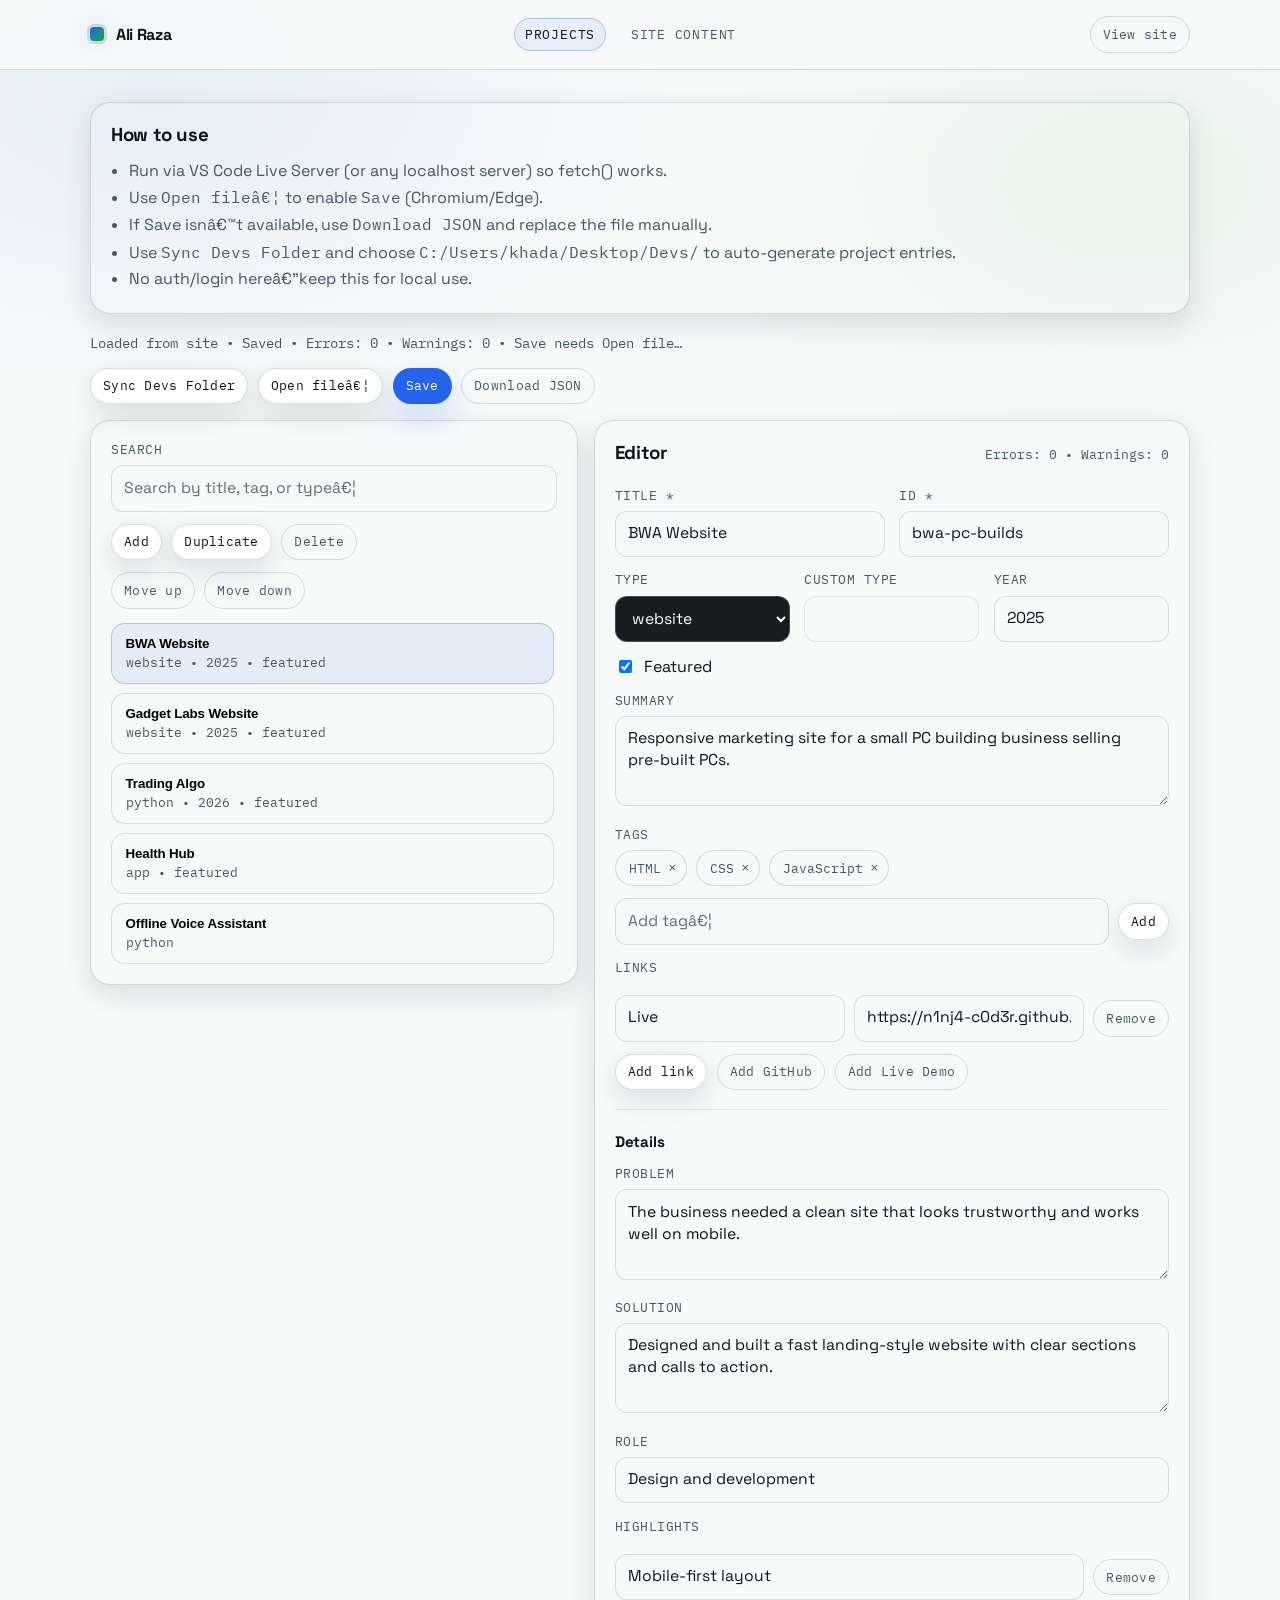
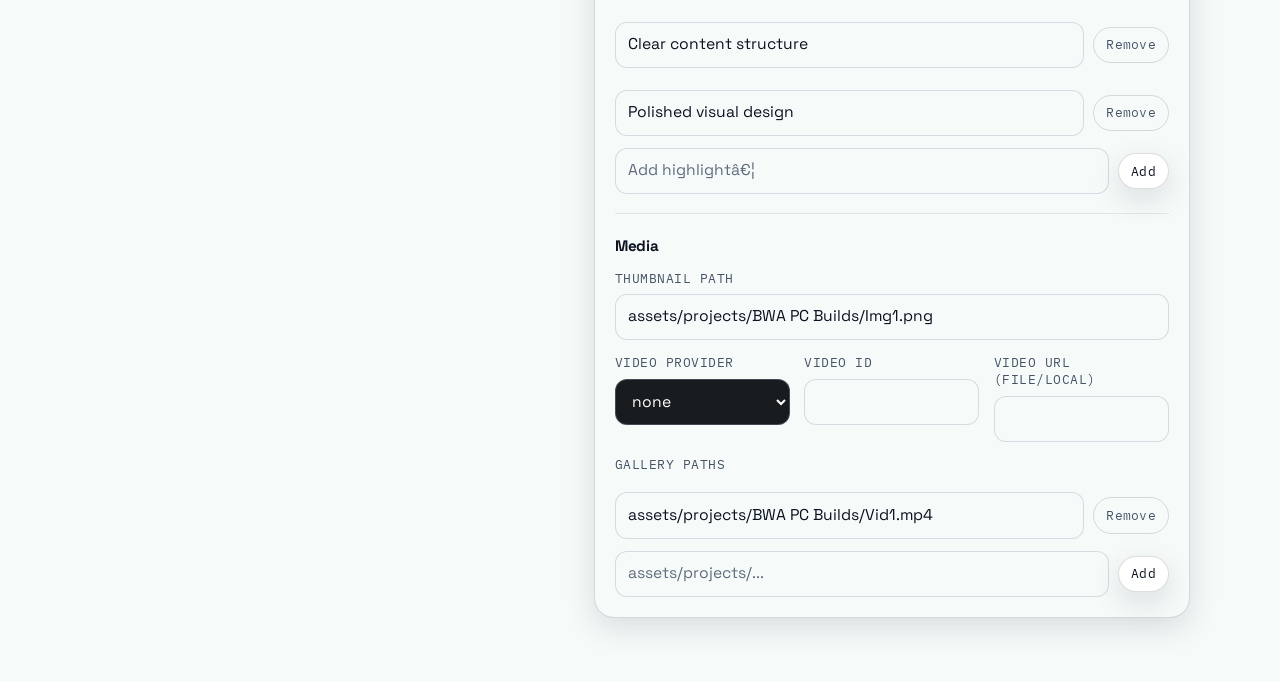
==== admin/index.html @ 2055101b "Add admin assets and portfolio content" ====
﻿<!doctype html>
<html lang="en">
  <head>
    <meta charset="UTF-8" />
    <meta name="viewport" content="width=device-width, initial-scale=1" />
    <title>Admin | Portfolio</title>
    <meta name="color-scheme" content="dark light" />
    <link rel="preconnect" href="https://fonts.googleapis.com" />
    <link rel="preconnect" href="https://fonts.gstatic.com" crossorigin />
    <link
      href="https://fonts.googleapis.com/css2?family=Space+Grotesk:wght@400;600;700&family=IBM+Plex+Mono:wght@400;500;600&display=swap"
      rel="stylesheet"
    />
    <link rel="stylesheet" href="../style.css" />
    <link rel="stylesheet" href="admin.css" />
    <script src="admin.js" defer></script>
  </head>
  <body>
    <header class="site-header">
      <div class="header-inner container">
        <a class="brand" href="../index.html" aria-label="Back to site">
          <span class="brand-mark" aria-hidden="true"></span>
          <span class="brand-name">Ali Raza</span>
        </a>

        <nav class="site-nav admin-nav" aria-label="Admin tabs">
          <button class="admin-tab-btn" type="button" data-tab="projects" aria-pressed="true">
            Projects
          </button>
          <button class="admin-tab-btn" type="button" data-tab="content" aria-pressed="false">
            Site content
          </button>
        </nav>

        <div class="header-actions">
          <a class="btn btn-ghost btn-sm" href="../index.html">View site</a>
        </div>
      </div>
    </header>

    <main class="admin-main">
      <div class="container">
        <section class="card admin-help" aria-label="How to use">
          <h3>How to use</h3>
          <ul class="bullets">
            <li>Run via VS Code Live Server (or any localhost server) so fetch() works.</li>
            <li>Use <span class="mono">Open fileâ€¦</span> to enable <span class="mono">Save</span> (Chromium/Edge).</li>
            <li>If Save isnâ€™t available, use <span class="mono">Download JSON</span> and replace the file manually.</li>
            <li>Use <span class="mono">Sync Devs Folder</span> and choose <span class="mono">C:/Users/khada/Desktop/Devs/</span> to auto-generate project entries.</li>
            <li class="muted">No auth/login hereâ€”keep this for local use.</li>
          </ul>
        </section>

        <section id="tab-projects" class="admin-tab" aria-label="Projects admin">
          <div class="admin-toolbar">
            <div id="projects-status" class="admin-status" aria-live="polite"></div>
            <div class="admin-actions">
              <button id="projects-sync-folder" class="btn btn-secondary btn-sm" type="button">Sync Devs Folder</button>
              <button id="projects-open" class="btn btn-secondary btn-sm" type="button">Open fileâ€¦</button>
              <button id="projects-save" class="btn btn-primary btn-sm" type="button" disabled>Save</button>
              <button id="projects-download" class="btn btn-ghost btn-sm" type="button">Download JSON</button>
            </div>
          </div>

          <div class="admin-split">
            <aside class="card admin-pane admin-pane-left" aria-label="Project list">
              <div class="field">
                <label for="projects-search">Search</label>
                <input id="projects-search" type="search" placeholder="Search by title, tag, or typeâ€¦" />
              </div>

              <div class="admin-row admin-row-wrap">
                <button id="project-add" class="btn btn-secondary btn-sm" type="button">Add</button>
                <button id="project-duplicate" class="btn btn-secondary btn-sm" type="button" disabled>
                  Duplicate
                </button>
                <button id="project-delete" class="btn btn-ghost btn-sm" type="button" disabled>Delete</button>
              </div>

              <div class="admin-row">
                <button id="project-up" class="btn btn-ghost btn-sm" type="button" disabled>Move up</button>
                <button id="project-down" class="btn btn-ghost btn-sm" type="button" disabled>Move down</button>
              </div>

              <div id="projects-list" class="admin-list" role="list"></div>
            </aside>

            <section class="card admin-pane admin-pane-right" aria-label="Project editor">
              <div class="admin-pane-head">
                <h3 class="admin-pane-title">Editor</h3>
                <div id="project-issues" class="admin-issues" aria-live="polite"></div>
              </div>

              <form id="project-form" class="admin-form">
                <div class="admin-grid-2">
                  <div class="field">
                    <label for="p-title">Title <span class="req">*</span></label>
                    <input id="p-title" type="text" autocomplete="off" />
                  </div>

                  <div class="field">
                    <label for="p-id">ID <span class="req">*</span></label>
                    <input id="p-id" type="text" autocomplete="off" />
                  </div>
                </div>

                <div class="admin-grid-3">
                  <div class="field">
                    <label for="p-type">Type</label>
                    <select id="p-type">
                      <option value="website">website</option>
                      <option value="repo">repo</option>
                      <option value="python">python</option>
                      <option value="app">app</option>
                      <option value="tool">tool</option>
                      <option value="other">other</option>
                      <option value="custom">customâ€¦</option>
                    </select>
                  </div>

                  <div class="field">
                    <label for="p-type-custom">Custom type</label>
                    <input id="p-type-custom" type="text" autocomplete="off" disabled />
                  </div>

                  <div class="field">
                    <label for="p-year">Year</label>
                    <input id="p-year" type="number" inputmode="numeric" />
                  </div>
                </div>

                <div class="field field-inline">
                  <input id="p-featured" type="checkbox" />
                  <label for="p-featured">Featured</label>
                </div>

                <div class="field">
                  <label for="p-summary">Summary</label>
                  <textarea id="p-summary" rows="3"></textarea>
                </div>

                <div class="field">
                  <label>Tags</label>
                  <div id="p-tags" class="admin-chips" aria-label="Tags"></div>
                  <div class="admin-row">
                    <input id="p-tag-add" type="text" placeholder="Add tagâ€¦" autocomplete="off" />
                    <button id="p-tag-add-btn" class="btn btn-secondary btn-sm" type="button">Add</button>
                  </div>
                </div>

                <div class="field">
                  <label>Links</label>
                  <div id="p-links" class="admin-list-rows" aria-label="Links"></div>
                  <div class="admin-row admin-row-wrap">
                    <button id="p-link-add" class="btn btn-secondary btn-sm" type="button">Add link</button>
                    <button id="p-link-add-github" class="btn btn-ghost btn-sm" type="button">Add GitHub</button>
                    <button id="p-link-add-live" class="btn btn-ghost btn-sm" type="button">Add Live Demo</button>
                  </div>
                </div>

                <div class="admin-divider"></div>

                <h4 class="admin-subhead">Details</h4>
                <div class="field">
                  <label for="p-problem">Problem</label>
                  <textarea id="p-problem" rows="3"></textarea>
                </div>
                <div class="field">
                  <label for="p-solution">Solution</label>
                  <textarea id="p-solution" rows="3"></textarea>
                </div>
                <div class="field">
                  <label for="p-role">Role</label>
                  <input id="p-role" type="text" autocomplete="off" />
                </div>
                <div class="field">
                  <label>Highlights</label>
                  <div id="p-highlights" class="admin-list-rows" aria-label="Highlights"></div>
                  <div class="admin-row">
                    <input id="p-highlight-add" type="text" placeholder="Add highlightâ€¦" autocomplete="off" />
                    <button id="p-highlight-add-btn" class="btn btn-secondary btn-sm" type="button">Add</button>
                  </div>
                </div>

                <div class="admin-divider"></div>

                <h4 class="admin-subhead">Media</h4>
                <div class="field">
                  <label for="p-thumb">Thumbnail path</label>
                  <input id="p-thumb" type="text" placeholder="assets/projects/..." autocomplete="off" />
                </div>

                <div class="admin-grid-3">
                  <div class="field">
                    <label for="p-video-provider">Video provider</label>
                    <select id="p-video-provider">
                      <option value="">none</option>
                      <option value="youtube">youtube</option>
                      <option value="vimeo">vimeo</option>
                      <option value="file">file/local</option>
                    </select>
                  </div>
                  <div class="field">
                    <label for="p-video-id">Video id</label>
                    <input id="p-video-id" type="text" autocomplete="off" />
                  </div>
                  <div class="field">
                    <label for="p-video-url">Video url (file/local)</label>
                    <input id="p-video-url" type="text" autocomplete="off" />
                  </div>
                </div>

                <div class="field">
                  <label>Gallery paths</label>
                  <div id="p-gallery" class="admin-list-rows" aria-label="Gallery"></div>
                  <div class="admin-row">
                    <input id="p-gallery-add" type="text" placeholder="assets/projects/..." autocomplete="off" />
                    <button id="p-gallery-add-btn" class="btn btn-secondary btn-sm" type="button">Add</button>
                  </div>
                </div>
              </form>
            </section>
          </div>
        </section>

        <section id="tab-content" class="admin-tab" aria-label="Site content admin" hidden>
          <div class="admin-toolbar">
            <div id="content-status" class="admin-status" aria-live="polite"></div>
            <div class="admin-actions">
              <button id="content-open" class="btn btn-secondary btn-sm" type="button">Open fileâ€¦</button>
              <button id="content-save" class="btn btn-primary btn-sm" type="button" disabled>Save</button>
              <button id="content-download" class="btn btn-ghost btn-sm" type="button">Download JSON</button>
            </div>
          </div>

          <section class="card">
            <div class="admin-pane-head">
              <h3 class="admin-pane-title">Editor</h3>
              <div id="content-issues" class="admin-issues" aria-live="polite"></div>
            </div>

            <form id="content-form" class="admin-form">
              <details class="admin-section" open>
                <summary>General</summary>
                <div class="field">
                  <label for="c-birthdate">Birthdate ISO (shows age)</label>
                  <input id="c-birthdate" type="text" placeholder="YYYY-MM-DD" autocomplete="off" />
                </div>
              </details>

              <details class="admin-section" open>
                <summary>Hero</summary>
                <div class="field">
                  <label for="c-hero-eyebrow">Eyebrow</label>
                  <input id="c-hero-eyebrow" type="text" autocomplete="off" />
                </div>
                <div class="field">
                  <label for="c-hero-title">Title</label>
                  <input id="c-hero-title" type="text" autocomplete="off" />
                </div>
                <div class="field">
                  <label for="c-hero-lede">Lede</label>
                  <textarea id="c-hero-lede" rows="3"></textarea>
                </div>

                <div class="admin-grid-2">
                  <div class="field">
                    <label for="c-hero-illustration-src">Illustration image src</label>
                    <input id="c-hero-illustration-src" type="text" placeholder="assets/illustrations/me.png" autocomplete="off" />
                  </div>
                  <div class="field">
                    <label for="c-hero-illustration-alt">Illustration alt text</label>
                    <input id="c-hero-illustration-alt" type="text" placeholder="Ali illustrated portrait" autocomplete="off" />
                  </div>
                </div>

                <div class="field">
                  <label>Taglines</label>
                  <div id="c-taglines" class="admin-list-rows" aria-label="Hero taglines"></div>
                  <button id="c-tagline-add" class="btn btn-secondary btn-sm" type="button">Add tagline</button>
                </div>

                <div class="field">
                  <label>CTA buttons</label>
                  <div class="admin-list-rows" aria-label="Hero CTA buttons">
                    <div class="admin-row admin-cta-row">
                      <input id="c-cta0-label" type="text" placeholder="Label" />
                      <input id="c-cta0-href" type="text" placeholder="Href" />
                      <select id="c-cta0-variant">
                        <option value="primary">primary</option>
                        <option value="secondary">secondary</option>
                        <option value="ghost">ghost</option>
                      </select>
                    </div>
                    <div class="admin-row admin-cta-row">
                      <input id="c-cta1-label" type="text" placeholder="Label" />
                      <input id="c-cta1-href" type="text" placeholder="Href" />
                      <select id="c-cta1-variant">
                        <option value="primary">primary</option>
                        <option value="secondary">secondary</option>
                        <option value="ghost">ghost</option>
                      </select>
                    </div>
                  </div>
                </div>

                <div class="admin-grid-3">
                  <div class="field">
                    <label for="c-qi-name">Quick info: Name</label>
                    <input id="c-qi-name" type="text" autocomplete="off" />
                  </div>
                  <div class="field">
                    <label for="c-qi-focus">Quick info: Focus</label>
                    <input id="c-qi-focus" type="text" autocomplete="off" />
                  </div>
                  <div class="field">
                    <label for="c-qi-school">Quick info: School</label>
                    <input id="c-qi-school" type="text" autocomplete="off" />
                  </div>
                </div>

                <div class="admin-grid-2">
                  <div class="field">
                    <label for="c-chip-phone-label">Phone label</label>
                    <input id="c-chip-phone-label" type="text" autocomplete="off" />
                  </div>
                  <div class="field">
                    <label for="c-chip-phone-href">Phone href</label>
                    <input id="c-chip-phone-href" type="text" placeholder="tel:+" autocomplete="off" />
                  </div>
                </div>

                <div class="admin-grid-2">
                  <div class="field">
                    <label for="c-chip-email-label">Email label</label>
                    <input id="c-chip-email-label" type="text" autocomplete="off" />
                  </div>
                  <div class="field">
                    <label for="c-chip-email-href">Email href</label>
                    <input id="c-chip-email-href" type="text" placeholder="mailto:" autocomplete="off" />
                  </div>
                </div>
              </details>

              <details class="admin-section">
                <summary>About</summary>
                <div class="field">
                  <label for="c-about-title">Title</label>
                  <input id="c-about-title" type="text" autocomplete="off" />
                </div>
                <div class="field">
                  <label for="c-about-intro">Intro</label>
                  <textarea id="c-about-intro" rows="3"></textarea>
                </div>

                <div class="admin-divider"></div>
                <h4 class="admin-subhead">What I build</h4>

                <div class="field">
                  <label for="c-about-what-title">Card title</label>
                  <input id="c-about-what-title" type="text" autocomplete="off" />
                </div>
                <div class="field">
                  <label for="c-about-what-p1">Paragraph 1</label>
                  <textarea id="c-about-what-p1" rows="2"></textarea>
                </div>
                <div class="field">
                  <label for="c-about-what-p2">Paragraph 2</label>
                  <textarea id="c-about-what-p2" rows="2"></textarea>
                </div>
                <div class="field">
                  <label for="c-about-what-muted">Muted line</label>
                  <textarea id="c-about-what-muted" rows="2"></textarea>
                </div>

                <div class="admin-divider"></div>
                <h4 class="admin-subhead">How I work</h4>

                <div class="field">
                  <label for="c-about-work-title">Card title</label>
                  <input id="c-about-work-title" type="text" autocomplete="off" />
                </div>
                <div class="field">
                  <label>Bullets</label>
                  <div id="c-about-work-bullets" class="admin-list-rows" aria-label="How I work bullets"></div>
                  <button id="c-about-work-add" class="btn btn-secondary btn-sm" type="button">Add bullet</button>
                </div>
              </details>

              <details class="admin-section">
                <summary>Projects section</summary>
                <div class="field">
                  <label for="c-projects-title">Title</label>
                  <input id="c-projects-title" type="text" autocomplete="off" />
                </div>
                <div class="field">
                  <label for="c-projects-intro">Intro</label>
                  <textarea id="c-projects-intro" rows="2"></textarea>
                </div>
              </details>

              <details class="admin-section">
                <summary>Skills</summary>
                <div class="field">
                  <label for="c-skills-title">Title</label>
                  <input id="c-skills-title" type="text" autocomplete="off" />
                </div>
                <div class="field">
                  <label for="c-skills-intro">Intro</label>
                  <textarea id="c-skills-intro" rows="2"></textarea>
                </div>

                <div class="field">
                  <label>Groups</label>
                  <div id="c-skills-groups" class="admin-group-list" aria-label="Skills groups"></div>
                  <button id="c-skills-group-add" class="btn btn-secondary btn-sm" type="button">
                    Add group
                  </button>
                </div>
              </details>

              <details class="admin-section">
                <summary>Education</summary>
                <div class="field">
                  <label for="c-education-title">Title</label>
                  <input id="c-education-title" type="text" autocomplete="off" />
                </div>
                <div class="field">
                  <label for="c-education-intro">Intro</label>
                  <textarea id="c-education-intro" rows="2"></textarea>
                </div>

                <div class="field">
                  <label>Items</label>
                  <div id="c-education-items" class="admin-group-list" aria-label="Education items"></div>
                  <button id="c-education-add" class="btn btn-secondary btn-sm" type="button">Add item</button>
                </div>
              </details>

              <details class="admin-section">
                <summary>Contact</summary>
                <div class="field">
                  <label for="c-contact-title">Title</label>
                  <input id="c-contact-title" type="text" autocomplete="off" />
                </div>
                <div class="field">
                  <label for="c-contact-intro">Intro</label>
                  <textarea id="c-contact-intro" rows="2"></textarea>
                </div>
                <p class="muted admin-note">
                  Contact buttons + chips are derived from Hero phone/email.
                </p>
              </details>
            </form>
          </section>
        </section>
      </div>
    </main>
  </body>
</html>
---- style.css ----
:root {
  color-scheme: light dark;
  --font-display: "Space Grotesk", ui-sans-serif, system-ui, -apple-system, "Segoe UI", sans-serif;
  --font-body: "Space Grotesk", ui-sans-serif, system-ui, -apple-system, "Segoe UI", sans-serif;
  --font-mono: "IBM Plex Mono", ui-monospace, SFMono-Regular, Menlo, Monaco, Consolas, "Liberation Mono",
    monospace;

  --radius-sm: 12px;
  --radius-md: 16px;
  --radius-lg: 20px;

  --border-w: 1px;
  --ring-w: 2px;

  --shadow-soft: 0 10px 30px rgba(11, 16, 32, 0.12);
  --shadow-strong: 0 18px 50px rgba(11, 16, 32, 0.18);

  --bg: #f6faf9;
  --surface: #ffffff;
  --surface-2: #eef6f2;
  --text: #0b1220;
  --muted: #475569;
  --border: rgba(11, 18, 32, 0.14);
  --grid-line: rgba(11, 18, 32, 0.06);
  --header-bg: rgba(246, 250, 249, 0.86);

  --accent: #2563eb;
  --accent-2: #16a34a;
  --on-accent: #ffffff;
  --on-accent-2: #ffffff;
  --ring: rgba(37, 99, 235, 0.45);
  --glow-cyan: rgba(37, 99, 235, 0.08);
  --glow-amber: rgba(22, 163, 74, 0.06);

  --accent-border: rgba(37, 99, 235, 0.3);
  --accent-soft: rgba(37, 99, 235, 0.08);
  --accent-shadow: rgba(37, 99, 235, 0.22);
  --accent2-border: rgba(22, 163, 74, 0.28);
  --accent2-soft: rgba(22, 163, 74, 0.08);

  --ease-out: cubic-bezier(0.16, 1, 0.3, 1);
}

@media (prefers-color-scheme: dark) {
  :root {
    --shadow-soft: 0 14px 40px rgba(0, 0, 0, 0.5);
    --shadow-strong: 0 26px 70px rgba(0, 0, 0, 0.6);

    --bg: #0b0e12;
    --surface: #10151c;
    --surface-2: #141b23;
    --text: #eaf2ff;
    --muted: #9aa6b2;
    --border: rgba(234, 242, 255, 0.12);
    --grid-line: rgba(234, 242, 255, 0.04);
    --header-bg: rgba(11, 14, 18, 0.88);

    --accent: #2563eb;
    --accent-2: #16a34a;
    --on-accent: #ffffff;
    --on-accent-2: #ffffff;
    --ring: rgba(37, 99, 235, 0.55);
    --glow-cyan: rgba(37, 99, 235, 0.08);
    --glow-amber: rgba(22, 163, 74, 0.06);

    --accent-border: rgba(37, 99, 235, 0.34);
    --accent-soft: rgba(37, 99, 235, 0.1);
    --accent-shadow: rgba(37, 99, 235, 0.22);
    --accent2-border: rgba(22, 163, 74, 0.3);
    --accent2-soft: rgba(22, 163, 74, 0.1);
  }
}

[data-theme="light"] {
  --shadow-soft: 0 10px 30px rgba(11, 16, 32, 0.12);
  --shadow-strong: 0 18px 50px rgba(11, 16, 32, 0.18);

  --bg: #f6faf9;
  --surface: #ffffff;
  --surface-2: #eef6f2;
  --text: #0b1220;
  --muted: #475569;
  --border: rgba(11, 18, 32, 0.14);
  --grid-line: rgba(11, 18, 32, 0.06);
  --header-bg: rgba(246, 250, 249, 0.86);

  --accent: #2563eb;
  --accent-2: #16a34a;
  --on-accent: #ffffff;
  --on-accent-2: #ffffff;
  --ring: rgba(37, 99, 235, 0.45);
  --glow-cyan: rgba(37, 99, 235, 0.08);
  --glow-amber: rgba(22, 163, 74, 0.06);

  --accent-border: rgba(37, 99, 235, 0.3);
  --accent-soft: rgba(37, 99, 235, 0.08);
  --accent-shadow: rgba(37, 99, 235, 0.22);
  --accent2-border: rgba(22, 163, 74, 0.28);
  --accent2-soft: rgba(22, 163, 74, 0.08);
}

[data-theme="dark"] {
  --shadow-soft: 0 14px 40px rgba(0, 0, 0, 0.5);
  --shadow-strong: 0 26px 70px rgba(0, 0, 0, 0.6);

  --bg: #0b0e12;
  --surface: #10151c;
  --surface-2: #141b23;
  --text: #eaf2ff;
  --muted: #9aa6b2;
  --border: rgba(234, 242, 255, 0.12);
  --grid-line: rgba(234, 242, 255, 0.04);
  --header-bg: rgba(11, 14, 18, 0.88);

  --accent: #2563eb;
  --accent-2: #16a34a;
  --on-accent: #ffffff;
  --on-accent-2: #ffffff;
  --ring: rgba(37, 99, 235, 0.55);
  --glow-cyan: rgba(37, 99, 235, 0.08);
  --glow-amber: rgba(22, 163, 74, 0.06);

  --accent-border: rgba(37, 99, 235, 0.34);
  --accent-soft: rgba(37, 99, 235, 0.1);
  --accent-shadow: rgba(37, 99, 235, 0.22);
  --accent2-border: rgba(22, 163, 74, 0.3);
  --accent2-soft: rgba(22, 163, 74, 0.1);
}

*,
*::before,
*::after {
  box-sizing: border-box;
}

html {
  scroll-behavior: smooth;
}

body {
  margin: 0;
  min-height: 100svh;
  font-family: var(--font-body);
  color: var(--text);
  background-color: var(--bg);
  background-image: radial-gradient(900px 520px at 12% 4%, var(--glow-cyan), transparent 60%),
    radial-gradient(760px 480px at 88% 8%, var(--glow-amber), transparent 58%);
  background-repeat: no-repeat;
  overflow-x: hidden;
}

[data-theme="dark"] body {
  background-image: none;
}

@media (prefers-color-scheme: dark) {
  :root:not([data-theme]) body {
    background-image: none;
  }
}

a {
  color: inherit;
  text-decoration: none;
}

a:hover {
  text-decoration: underline;
}

:focus-visible {
  outline: var(--ring-w) solid var(--ring);
  outline-offset: 3px;
}

.container {
  width: min(1100px, calc(100% - 2rem));
  margin: 0 auto;
}

.muted {
  color: var(--muted);
}

.skip-link {
  position: absolute;
  left: 1rem;
  top: 0.75rem;
  padding: 0.6rem 0.9rem;
  border-radius: 999px;
  background: var(--surface);
  border: var(--border-w) solid var(--border);
  box-shadow: var(--shadow-soft);
  transform: translateY(-140%);
  transition: transform 160ms var(--ease-out);
  z-index: 1000;
}

.skip-link:focus {
  transform: translateY(0);
  text-decoration: none;
}

.site-header {
  position: sticky;
  top: 0;
  z-index: 50;
  background: var(--header-bg);
  border-bottom: var(--border-w) solid var(--border);
  backdrop-filter: blur(12px);
}

.header-inner {
  display: grid;
  grid-template-columns: auto 1fr auto;
  grid-template-areas: "brand nav actions";
  gap: 1rem;
  align-items: center;
  padding: 1rem 0;
}

.brand {
  grid-area: brand;
  display: inline-flex;
  align-items: center;
  gap: 0.75rem;
  text-decoration: none;
}

.brand:hover {
  text-decoration: none;
}

.brand-mark {
  width: 14px;
  height: 14px;
  border-radius: 4px;
  background: linear-gradient(135deg, var(--accent), var(--accent-2));
  box-shadow: 0 0 0 3px rgba(0, 0, 0, 0.12), 0 0 26px var(--accent-shadow);
}

[data-theme="light"] .brand-mark {
  box-shadow: 0 0 0 3px rgba(11, 18, 32, 0.08), 0 0 26px var(--accent-shadow);
}

.brand-name {
  font-family: var(--font-display);
  font-weight: 700;
  letter-spacing: -0.02em;
}

.site-nav {
  grid-area: nav;
  display: flex;
  align-items: center;
  justify-content: center;
  gap: 0.9rem;
  flex-wrap: wrap;
}

.site-nav a {
  font-family: var(--font-mono);
  font-size: 0.82rem;
  letter-spacing: 0.06em;
  text-transform: uppercase;
  color: var(--muted);
  padding: 0.45rem 0.6rem;
  border-radius: 999px;
  border: var(--border-w) solid transparent;
  transition: border-color 160ms var(--ease-out), color 160ms var(--ease-out),
    background-color 160ms var(--ease-out);
}

.site-nav a:hover {
  text-decoration: none;
  color: var(--text);
  border-color: var(--border);
  background: rgba(255, 255, 255, 0.04);
}

[data-theme="light"] .site-nav a:hover {
  background: rgba(11, 16, 32, 0.04);
}

.header-actions {
  grid-area: actions;
  display: flex;
  justify-content: flex-end;
  gap: 0.5rem;
}

.btn {
  display: inline-flex;
  align-items: center;
  justify-content: center;
  gap: 0.5rem;
  padding: 0.75rem 1rem;
  border-radius: 999px;
  border: var(--border-w) solid var(--border);
  font-family: var(--font-mono);
  font-size: 0.9rem;
  letter-spacing: 0.02em;
  text-decoration: none;
  cursor: pointer;
  transition: transform 160ms var(--ease-out), border-color 160ms var(--ease-out),
    background-color 160ms var(--ease-out), box-shadow 160ms var(--ease-out), color 160ms var(--ease-out);
}

.btn:hover {
  text-decoration: none;
  transform: translateY(-1px);
}

.btn:active {
  transform: translateY(0);
}

.btn-primary {
  border-color: transparent;
  color: var(--on-accent);
  background: var(--accent);
  box-shadow: 0 14px 34px var(--accent-shadow);
}

.btn-primary:hover {
  border-color: var(--accent-border);
  box-shadow: 0 18px 46px var(--accent-shadow);
}

.btn-secondary {
  background: var(--surface);
  color: var(--text);
  box-shadow: var(--shadow-soft);
}

.btn-secondary:hover {
  border-color: var(--accent-border);
  box-shadow: var(--shadow-soft);
}

.btn-ghost {
  background: transparent;
  color: var(--muted);
}

.btn-ghost:hover {
  color: var(--text);
  border-color: var(--accent-border);
}

.btn-sm {
  padding: 0.55rem 0.75rem;
  font-size: 0.82rem;
}

.hero {
  position: relative;
  padding: clamp(4.5rem, 7vw, 6.5rem) 0 clamp(3.5rem, 6vw, 5rem);
}

.hero-bg {
  position: absolute;
  inset: -120px;
  background: radial-gradient(640px 340px at 18% 18%, var(--glow-cyan), transparent 60%),
    radial-gradient(560px 320px at 80% 16%, var(--glow-amber), transparent 58%);
  filter: blur(3px);
  pointer-events: none;
}

[data-theme="dark"] .hero-bg {
  display: none;
}

@media (prefers-color-scheme: dark) {
  :root:not([data-theme]) .hero-bg {
    display: none;
  }
}

.hero-inner {
  display: grid;
  grid-template-columns: 1.25fr 0.75fr;
  gap: 2.2rem;
  align-items: start;
}

.hero-copy h1 {
  font-family: var(--font-display);
  letter-spacing: -0.04em;
  font-size: clamp(2.2rem, 4.2vw, 3.4rem);
  line-height: 1.05;
  margin: 0.9rem 0 1rem;
}

.eyebrow {
  font-family: var(--font-mono);
  text-transform: uppercase;
  letter-spacing: 0.12em;
  font-size: 0.78rem;
  color: var(--muted);
  margin: 0;
}

.lede {
  margin: 0 0 1.25rem;
  font-size: 1.08rem;
  line-height: 1.55;
  color: var(--muted);
  max-width: 52ch;
}

.hero-cta {
  display: flex;
  flex-wrap: wrap;
  gap: 0.75rem;
  margin: 1.5rem 0 1.4rem;
}

.ticker {
  display: inline-flex;
  align-items: center;
  gap: 0.75rem;
  flex-wrap: wrap;
  padding: 0.75rem 1rem;
  border-radius: 999px;
  border: var(--border-w) solid var(--border);
  background: rgba(255, 255, 255, 0.04);
  box-shadow: var(--shadow-soft);
}

[data-theme="light"] .ticker {
  background: rgba(11, 16, 32, 0.03);
}

.ticker-label {
  font-family: var(--font-mono);
  font-size: 0.82rem;
  letter-spacing: 0.08em;
  text-transform: uppercase;
  color: var(--muted);
}

.ticker-text {
  font-weight: 600;
  letter-spacing: -0.01em;
  transition: opacity 180ms var(--ease-out), transform 180ms var(--ease-out);
}

.ticker-text.is-swapping {
  opacity: 0;
  transform: translateY(6px);
}

.hero-card {
  position: relative;
  padding: 1.1rem;
  border-radius: var(--radius-lg);
  border: var(--border-w) solid var(--border);
  background: linear-gradient(180deg, rgba(255, 255, 255, 0.06), rgba(255, 255, 255, 0.02)),
    var(--surface);
  box-shadow: var(--shadow-strong);
}

.stat-grid {
  display: grid;
  grid-template-columns: repeat(2, minmax(0, 1fr));
  gap: 0.9rem;
}

.stat {
  padding: 0.9rem;
  border-radius: var(--radius-md);
  border: var(--border-w) solid var(--border);
  background: rgba(255, 255, 255, 0.03);
}

[data-theme="light"] .stat {
  background: rgba(11, 16, 32, 0.025);
}

.stat-label {
  font-family: var(--font-mono);
  font-size: 0.74rem;
  letter-spacing: 0.1em;
  text-transform: uppercase;
  color: var(--muted);
}

.stat-value {
  margin-top: 0.35rem;
  font-weight: 700;
  letter-spacing: -0.02em;
}

.hero-links {
  display: flex;
  flex-wrap: wrap;
  gap: 0.6rem;
  margin-top: 1rem;
}

.chip {
  display: inline-flex;
  align-items: center;
  gap: 0.5rem;
  padding: 0.55rem 0.8rem;
  border-radius: 999px;
  border: var(--border-w) solid var(--border);
  background: rgba(255, 255, 255, 0.04);
  font-family: var(--font-mono);
  font-size: 0.82rem;
  color: var(--muted);
  transition: border-color 160ms var(--ease-out), color 160ms var(--ease-out),
    background-color 160ms var(--ease-out);
}

[data-theme="light"] .chip {
  background: rgba(11, 16, 32, 0.03);
}

.chip:hover {
  text-decoration: none;
  color: var(--text);
  border-color: var(--accent-border);
  background: var(--accent-soft);
}

.section {
  padding: clamp(3.8rem, 6vw, 5.2rem) 0;
}

.section-head {
  margin-bottom: 1.6rem;
  max-width: 72ch;
}

.section-head h2 {
  font-family: var(--font-display);
  letter-spacing: -0.03em;
  font-size: 2rem;
  margin: 0 0 0.5rem;
}

.section-head p {
  margin: 0;
  color: var(--muted);
  line-height: 1.6;
}

.two-col {
  display: grid;
  grid-template-columns: repeat(2, minmax(0, 1fr));
  gap: 1rem;
}

.card {
  border-radius: var(--radius-lg);
  border: var(--border-w) solid var(--border);
  background: rgba(255, 255, 255, 0.03);
  box-shadow: var(--shadow-soft);
  padding: 1.25rem;
  transition: transform 160ms var(--ease-out), box-shadow 160ms var(--ease-out),
    border-color 160ms var(--ease-out);
}

[data-theme="light"] .card {
  background: #ffffff;
}

.card:hover {
  transform: translateY(-2px);
  box-shadow: var(--shadow-strong);
  border-color: var(--accent-border);
}

.card h3 {
  margin: 0 0 0.65rem;
  letter-spacing: -0.02em;
}

.card p {
  margin: 0 0 0.8rem;
  line-height: 1.6;
  color: var(--muted);
}

.card p:last-child {
  margin-bottom: 0;
}

.checklist,
.bullets {
  margin: 0.75rem 0 0;
  padding-left: 1.1rem;
  color: var(--muted);
  line-height: 1.65;
}

.checklist li::marker {
  color: var(--accent);
}

.skill-groups {
  display: grid;
  grid-template-columns: repeat(3, minmax(0, 1fr));
  gap: 1rem;
}

#education-cards {
  display: grid;
  gap: 1rem;
}

.chips {
  display: flex;
  flex-wrap: wrap;
  gap: 0.55rem;
  margin-top: 0.85rem;
}

.chips .chip {
  cursor: default;
}

.chips .chip:hover {
  border-color: var(--border);
  background: rgba(255, 255, 255, 0.04);
  color: var(--muted);
}

[data-theme="light"] .chips .chip:hover {
  background: rgba(11, 16, 32, 0.03);
}

.projects-toolbar {
  display: flex;
  align-items: center;
  justify-content: space-between;
  gap: 1rem;
  flex-wrap: wrap;
  margin: 1.2rem 0 1rem;
}

.projects-hint {
  font-family: var(--font-mono);
  font-size: 0.82rem;
  color: var(--muted);
}

.filters {
  display: flex;
  flex-wrap: wrap;
  gap: 0.55rem;
}

.filter {
  font-family: var(--font-mono);
  font-size: 0.82rem;
  letter-spacing: 0.06em;
  text-transform: uppercase;
  padding: 0.55rem 0.8rem;
  border-radius: 999px;
  border: var(--border-w) solid var(--border);
  background: rgba(255, 255, 255, 0.04);
  color: var(--muted);
  cursor: pointer;
  transition: border-color 160ms var(--ease-out), transform 160ms var(--ease-out),
    background-color 160ms var(--ease-out), color 160ms var(--ease-out);
}

[data-theme="light"] .filter {
  background: rgba(11, 16, 32, 0.03);
}

.filter:hover {
  transform: translateY(-1px);
  color: var(--text);
  border-color: var(--accent-border);
}

.filter[aria-pressed="true"] {
  color: var(--on-accent);
  border-color: transparent;
  background: var(--accent);
}

.projects-grid {
  display: grid;
  grid-template-columns: repeat(12, minmax(0, 1fr));
  gap: 1rem;
}

.projects-grid > .card {
  grid-column: 1 / -1;
}

.project-card {
  grid-column: span 6;
  border-radius: var(--radius-lg);
  border: var(--border-w) solid var(--border);
  background: rgba(255, 255, 255, 0.03);
  box-shadow: var(--shadow-soft);
  overflow: hidden;
  display: flex;
  flex-direction: column;
  min-height: 260px;
  transition: transform 160ms var(--ease-out), box-shadow 160ms var(--ease-out),
    border-color 160ms var(--ease-out);
}

[data-theme="light"] .project-card {
  background: #ffffff;
}

.project-card:hover {
  transform: translateY(-3px);
  box-shadow: var(--shadow-strong);
  border-color: var(--accent-border);
}

.project-thumb {
  position: relative;
  aspect-ratio: 16 / 9;
  background: radial-gradient(520px 280px at 18% 30%, var(--accent-soft), transparent 60%),
    radial-gradient(420px 240px at 82% 22%, var(--accent2-soft), transparent 58%),
    linear-gradient(180deg, rgba(255, 255, 255, 0.06), transparent);
  border-bottom: var(--border-w) solid var(--border);
  overflow: hidden;
}

[data-theme="light"] .project-thumb {
  background: radial-gradient(520px 280px at 18% 30%, var(--accent-soft), transparent 60%),
    radial-gradient(420px 240px at 82% 22%, var(--accent2-soft), transparent 58%),
    linear-gradient(180deg, rgba(11, 18, 32, 0.03), transparent);
}

.project-thumb img {
  width: 100%;
  height: 100%;
  object-fit: cover;
  display: block;
  filter: saturate(1.06) contrast(1.02);
}

.project-body {
  padding: 1.05rem 1.05rem 0.8rem;
  display: flex;
  flex-direction: column;
  gap: 0.65rem;
  flex: 1;
}

.project-topline {
  display: flex;
  align-items: center;
  justify-content: space-between;
  gap: 1rem;
}

.badge {
  display: inline-flex;
  align-items: center;
  padding: 0.35rem 0.55rem;
  border-radius: 999px;
  border: var(--border-w) solid var(--border);
  font-family: var(--font-mono);
  font-size: 0.72rem;
  letter-spacing: 0.12em;
  text-transform: uppercase;
  color: var(--muted);
  background: rgba(255, 255, 255, 0.04);
}

[data-theme="light"] .badge {
  background: rgba(11, 16, 32, 0.03);
}

.project-year {
  font-family: var(--font-mono);
  font-size: 0.78rem;
  letter-spacing: 0.06em;
  color: var(--muted);
}

.project-title {
  font-weight: 700;
  letter-spacing: -0.02em;
  margin: 0;
  font-size: 1.25rem;
}

.project-summary {
  margin: 0;
  color: var(--muted);
  line-height: 1.55;
}

.tag-row {
  display: flex;
  flex-wrap: wrap;
  gap: 0.5rem;
}

.tag {
  padding: 0.3rem 0.55rem;
  border-radius: 999px;
  border: var(--border-w) solid var(--border);
  font-family: var(--font-mono);
  font-size: 0.74rem;
  color: var(--muted);
  background: rgba(255, 255, 255, 0.04);
}

[data-theme="light"] .tag {
  background: rgba(11, 16, 32, 0.03);
}

.project-actions {
  display: flex;
  flex-wrap: wrap;
  gap: 0.55rem;
  padding: 0 1.05rem 1.1rem;
}

.site-footer {
  padding: 2.2rem 0 3.2rem;
  border-top: var(--border-w) solid var(--border);
}

.site-footer p {
  margin: 0;
  font-family: var(--font-mono);
  font-size: 0.82rem;
  letter-spacing: 0.06em;
  text-transform: uppercase;
}

.modal {
  position: fixed;
  inset: 0;
  display: grid;
  place-items: center;
  visibility: hidden;
  opacity: 0;
  pointer-events: none;
  transition: opacity 180ms var(--ease-out);
  z-index: 100;
}

.modal.is-open {
  visibility: visible;
  opacity: 1;
  pointer-events: auto;
}

.modal-overlay {
  position: absolute;
  inset: 0;
  background: rgba(0, 0, 0, 0.65);
}

[data-theme="light"] .modal-overlay {
  background: rgba(11, 16, 32, 0.55);
}

.modal-dialog {
  position: relative;
  width: min(920px, calc(100% - 2rem));
  max-height: min(86vh, 900px);
  overflow: auto;
  -webkit-overflow-scrolling: touch;
  border-radius: var(--radius-lg);
  border: var(--border-w) solid var(--border);
  background: var(--surface);
  box-shadow: var(--shadow-strong);
}

.modal-close {
  position: absolute;
  right: 0.75rem;
  top: 0.75rem;
  width: 44px;
  height: 44px;
  border-radius: 999px;
  border: var(--border-w) solid var(--border);
  background: rgba(255, 255, 255, 0.06);
  color: var(--text);
  cursor: pointer;
  transition: transform 160ms var(--ease-out), background-color 160ms var(--ease-out),
    border-color 160ms var(--ease-out);
}

[data-theme="light"] .modal-close {
  background: rgba(11, 16, 32, 0.03);
}

.modal-close:hover {
  transform: translateY(-1px);
  border-color: var(--accent-border);
  background: var(--accent-soft);
}

.modal-body {
  padding: 1.4rem 1.3rem 1.5rem;
}

.modal-head {
  display: flex;
  align-items: flex-start;
  justify-content: space-between;
  gap: 1rem;
  margin-bottom: 1rem;
  padding-right: 3.2rem;
}

.modal-head h3 {
  margin: 0.55rem 0 0.35rem;
  font-size: 1.7rem;
  letter-spacing: -0.03em;
}

.modal-meta {
  display: flex;
  flex-wrap: wrap;
  gap: 0.5rem;
  color: var(--muted);
  font-family: var(--font-mono);
  font-size: 0.82rem;
}

.modal-links {
  display: flex;
  flex-wrap: wrap;
  gap: 0.55rem;
  margin: 0.9rem 0 1.1rem;
}

.modal-content {
  display: grid;
  gap: 0.85rem;
  color: var(--muted);
  line-height: 1.65;
}

.modal-content p {
  margin: 0;
}

.modal-section-title {
  font-family: var(--font-mono);
  font-size: 0.82rem;
  letter-spacing: 0.12em;
  text-transform: uppercase;
  color: var(--text);
  margin: 0.3rem 0 0;
}

.modal-gallery {
  margin-top: 1.2rem;
}

.gallery-grid {
  display: grid;
  grid-template-columns: repeat(2, minmax(0, 1fr));
  gap: 0.75rem;
}

.gallery-grid img {
  width: 100%;
  height: auto;
  border-radius: var(--radius-md);
  border: var(--border-w) solid var(--border);
  display: block;
}

.gallery-grid video {
  width: 100%;
  height: auto;
  border-radius: var(--radius-md);
  border: var(--border-w) solid var(--border);
  display: block;
  background: #000;
}

.video-frame {
  position: relative;
  aspect-ratio: 16 / 9;
  border-radius: var(--radius-md);
  border: var(--border-w) solid var(--border);
  overflow: hidden;
  background: #000;
}

.video-frame iframe {
  position: absolute;
  inset: 0;
  width: 100%;
  height: 100%;
  border: 0;
}

.video-frame video {
  position: absolute;
  inset: 0;
  width: 100%;
  height: 100%;
  border: 0;
}

@media (max-width: 980px) {
  .hero-inner {
    grid-template-columns: 1fr;
  }

  .hero-card {
    order: 2;
  }
}

@media (max-width: 900px) {
  .skill-groups {
    grid-template-columns: 1fr;
  }

  .project-card {
    grid-column: span 12;
  }
}

@media (max-width: 820px) {
  .header-inner {
    grid-template-columns: 1fr auto;
    grid-template-areas:
      "brand actions"
      "nav nav";
    padding: 0.85rem 0;
  }

  .site-nav {
    justify-content: flex-start;
  }
}

@media (max-width: 760px) {
  .site-nav {
    flex-wrap: nowrap;
    overflow-x: auto;
    justify-content: flex-start;
    gap: 0.55rem;
    padding-bottom: 0.35rem;
    scrollbar-width: none;
    -webkit-overflow-scrolling: touch;
  }

  .site-nav::-webkit-scrollbar {
    display: none;
  }

  .site-nav a {
    flex: 0 0 auto;
    white-space: nowrap;
    padding: 0.55rem 0.75rem;
  }

  .two-col {
    grid-template-columns: 1fr;
  }

  .project-card {
    grid-column: span 12;
  }

  .gallery-grid {
    grid-template-columns: 1fr;
  }
}

.contact-card {
  display: grid;
  gap: 1rem;
}

.contact-actions {
  display: flex;
  flex-wrap: wrap;
  gap: 0.75rem;
}

.contact-details {
  display: flex;
  flex-wrap: wrap;
  gap: 0.6rem;
}

@media (max-width: 520px) {
  .hero-cta {
    flex-direction: column;
    align-items: stretch;
  }

  .hero-cta .btn {
    width: 100%;
  }

  .stat-grid {
    grid-template-columns: 1fr;
  }

  .project-actions {
    flex-direction: column;
  }

  .project-actions .btn {
    width: 100%;
  }
}

@media (prefers-reduced-motion: reduce) {
  html {
    scroll-behavior: auto;
  }

  *,
  *::before,
  *::after {
    animation: none !important;
    transition: none !important;
  }
}
---- admin/admin.css ----
:root {
  --admin-border: rgba(148, 163, 184, 0.35);
  --admin-field-bg: rgba(255, 255, 255, 0.04);
}

[data-theme="light"] {
  --admin-border: rgba(11, 18, 32, 0.14);
  --admin-field-bg: rgba(11, 16, 32, 0.03);
}

.admin-main {
  padding: 2rem 0 4rem;
}

.admin-help h3 {
  margin: 0 0 0.75rem;
}

.admin-nav .admin-tab-btn {
  font-family: var(--font-mono);
  font-size: 0.82rem;
  letter-spacing: 0.06em;
  text-transform: uppercase;
  color: var(--muted);
  padding: 0.45rem 0.6rem;
  border-radius: 999px;
  border: var(--border-w) solid transparent;
  background: transparent;
  cursor: pointer;
  transition: border-color 160ms var(--ease-out), color 160ms var(--ease-out),
    background-color 160ms var(--ease-out);
}

.admin-nav .admin-tab-btn:hover {
  color: var(--text);
  border-color: var(--border);
  background: rgba(255, 255, 255, 0.04);
}

[data-theme="light"] .admin-nav .admin-tab-btn:hover {
  background: rgba(11, 16, 32, 0.04);
}

.admin-nav .admin-tab-btn[aria-pressed="true"] {
  color: var(--text);
  border-color: var(--accent-border);
  background: var(--accent-soft);
}

.admin-toolbar {
  display: flex;
  align-items: center;
  justify-content: space-between;
  gap: 1rem;
  flex-wrap: wrap;
  margin: 1.25rem 0 1rem;
}

.admin-status {
  font-family: var(--font-mono);
  font-size: 0.86rem;
  color: var(--muted);
}

.admin-actions {
  display: flex;
  gap: 0.6rem;
  flex-wrap: wrap;
}

.admin-split {
  display: grid;
  grid-template-columns: 0.9fr 1.1fr;
  gap: 1rem;
  align-items: start;
}

.admin-pane {
  min-width: 0;
}

.admin-pane-head {
  display: flex;
  align-items: baseline;
  justify-content: space-between;
  gap: 1rem;
  margin-bottom: 0.75rem;
}

.admin-pane-title {
  margin: 0;
}

.admin-issues {
  font-family: var(--font-mono);
  font-size: 0.84rem;
  color: var(--muted);
  text-align: right;
}

.admin-row {
  display: flex;
  gap: 0.6rem;
  align-items: center;
  margin-top: 0.75rem;
}

.admin-row-wrap {
  flex-wrap: wrap;
}

.admin-form {
  display: grid;
  gap: 0.9rem;
}

.admin-grid-2 {
  display: grid;
  grid-template-columns: repeat(2, minmax(0, 1fr));
  gap: 0.9rem;
}

.admin-grid-3 {
  display: grid;
  grid-template-columns: repeat(3, minmax(0, 1fr));
  gap: 0.9rem;
}

.admin-divider {
  height: 1px;
  background: var(--border);
  opacity: 0.6;
  margin: 0.25rem 0;
}

.admin-subhead {
  margin: 0.25rem 0 0;
  font-size: 0.95rem;
  letter-spacing: -0.01em;
}

.admin-note {
  margin: 0;
  font-size: 0.92rem;
}

.field label {
  display: block;
  font-family: var(--font-mono);
  font-size: 0.8rem;
  letter-spacing: 0.04em;
  text-transform: uppercase;
  color: var(--muted);
  margin-bottom: 0.45rem;
}

.field-inline {
  display: flex;
  gap: 0.6rem;
  align-items: center;
}

.field-inline label {
  margin: 0;
  text-transform: none;
  letter-spacing: 0;
  font-family: var(--font-body);
  font-size: 1rem;
  color: var(--text);
}

.field input[type="text"],
.field input[type="search"],
.field input[type="number"],
.field textarea,
.field select,
.admin-cta-row select {
  width: 100%;
  border-radius: 12px;
  border: 1px solid var(--admin-border);
  background: var(--admin-field-bg);
  color: var(--text);
  padding: 0.7rem 0.75rem;
  font-family: var(--font-body);
  font-size: 0.98rem;
  line-height: 1.4;
}

.field select,
.admin-cta-row select {
  background: #191c1f;
  color: #ffffff;
}

.field select option,
.admin-cta-row select option {
  background: #ffffff;
  color: #0b1220 !important;
  -webkit-text-fill-color: #0b1220;
}

.field textarea {
  resize: vertical;
}

.field input::placeholder,
.field textarea::placeholder {
  color: var(--muted);
  opacity: 0.85;
}

.field input:disabled,
.field textarea:disabled,
.field select:disabled {
  opacity: 0.7;
  cursor: not-allowed;
}

.admin-list {
  margin-top: 0.9rem;
  display: grid;
  gap: 0.6rem;
  max-height: 62vh;
  overflow: auto;
  padding-right: 0.2rem;
}

.admin-list-item {
  text-align: left;
  border-radius: 14px;
  border: 1px solid var(--admin-border);
  background: rgba(255, 255, 255, 0.02);
  padding: 0.75rem 0.85rem;
  cursor: pointer;
  transition: border-color 160ms var(--ease-out), background-color 160ms var(--ease-out);
}

[data-theme="light"] .admin-list-item {
  background: rgba(11, 16, 32, 0.02);
}

.admin-list-item:hover {
  border-color: var(--accent-border);
  background: var(--accent-soft);
}

.admin-list-item[aria-current="true"] {
  border-color: var(--accent-border);
  background: var(--accent-soft);
}

.admin-list-title {
  font-weight: 700;
  letter-spacing: -0.01em;
  margin: 0 0 0.15rem;
}

.admin-list-meta {
  font-family: var(--font-mono);
  font-size: 0.82rem;
  color: var(--muted);
}

.admin-chips {
  display: flex;
  flex-wrap: wrap;
  gap: 0.55rem;
}

.admin-chip {
  display: inline-flex;
  align-items: center;
  gap: 0.5rem;
  padding-right: 0.6rem;
}

.admin-chip .admin-chip-remove {
  border: none;
  background: transparent;
  color: var(--muted);
  cursor: pointer;
  padding: 0;
  line-height: 1;
}

.admin-chip .admin-chip-remove:hover {
  color: var(--text);
}

.admin-list-rows {
  display: grid;
  gap: 0.6rem;
}

.admin-row-input {
  flex: 1;
}

.admin-row .btn {
  flex: 0 0 auto;
}

.admin-cta-row input {
  flex: 1;
}

.admin-cta-row select {
  width: 9.5rem;
}

.admin-section {
  border: 1px solid var(--admin-border);
  border-radius: 16px;
  padding: 0.9rem;
  background: rgba(255, 255, 255, 0.02);
}

[data-theme="light"] .admin-section {
  background: rgba(11, 16, 32, 0.02);
}

.admin-section summary {
  cursor: pointer;
  font-family: var(--font-mono);
  text-transform: uppercase;
  letter-spacing: 0.08em;
  color: var(--muted);
  font-size: 0.78rem;
}

.admin-group-list {
  display: grid;
  gap: 0.85rem;
}

.admin-group {
  border: 1px solid var(--admin-border);
  border-radius: 16px;
  padding: 0.9rem;
  background: rgba(255, 255, 255, 0.02);
}

[data-theme="light"] .admin-group {
  background: rgba(11, 16, 32, 0.02);
}

.admin-group-head {
  display: flex;
  gap: 0.6rem;
  align-items: center;
  justify-content: space-between;
  margin-bottom: 0.6rem;
}

.admin-group-head input {
  flex: 1;
}

.mono {
  font-family: var(--font-mono);
}

.req {
  color: var(--accent);
}

@media (max-width: 980px) {
  .admin-split {
    grid-template-columns: 1fr;
  }
  .admin-list {
    max-height: 42vh;
  }
  .admin-grid-3 {
    grid-template-columns: 1fr;
  }
  .admin-grid-2 {
    grid-template-columns: 1fr;
  }
}
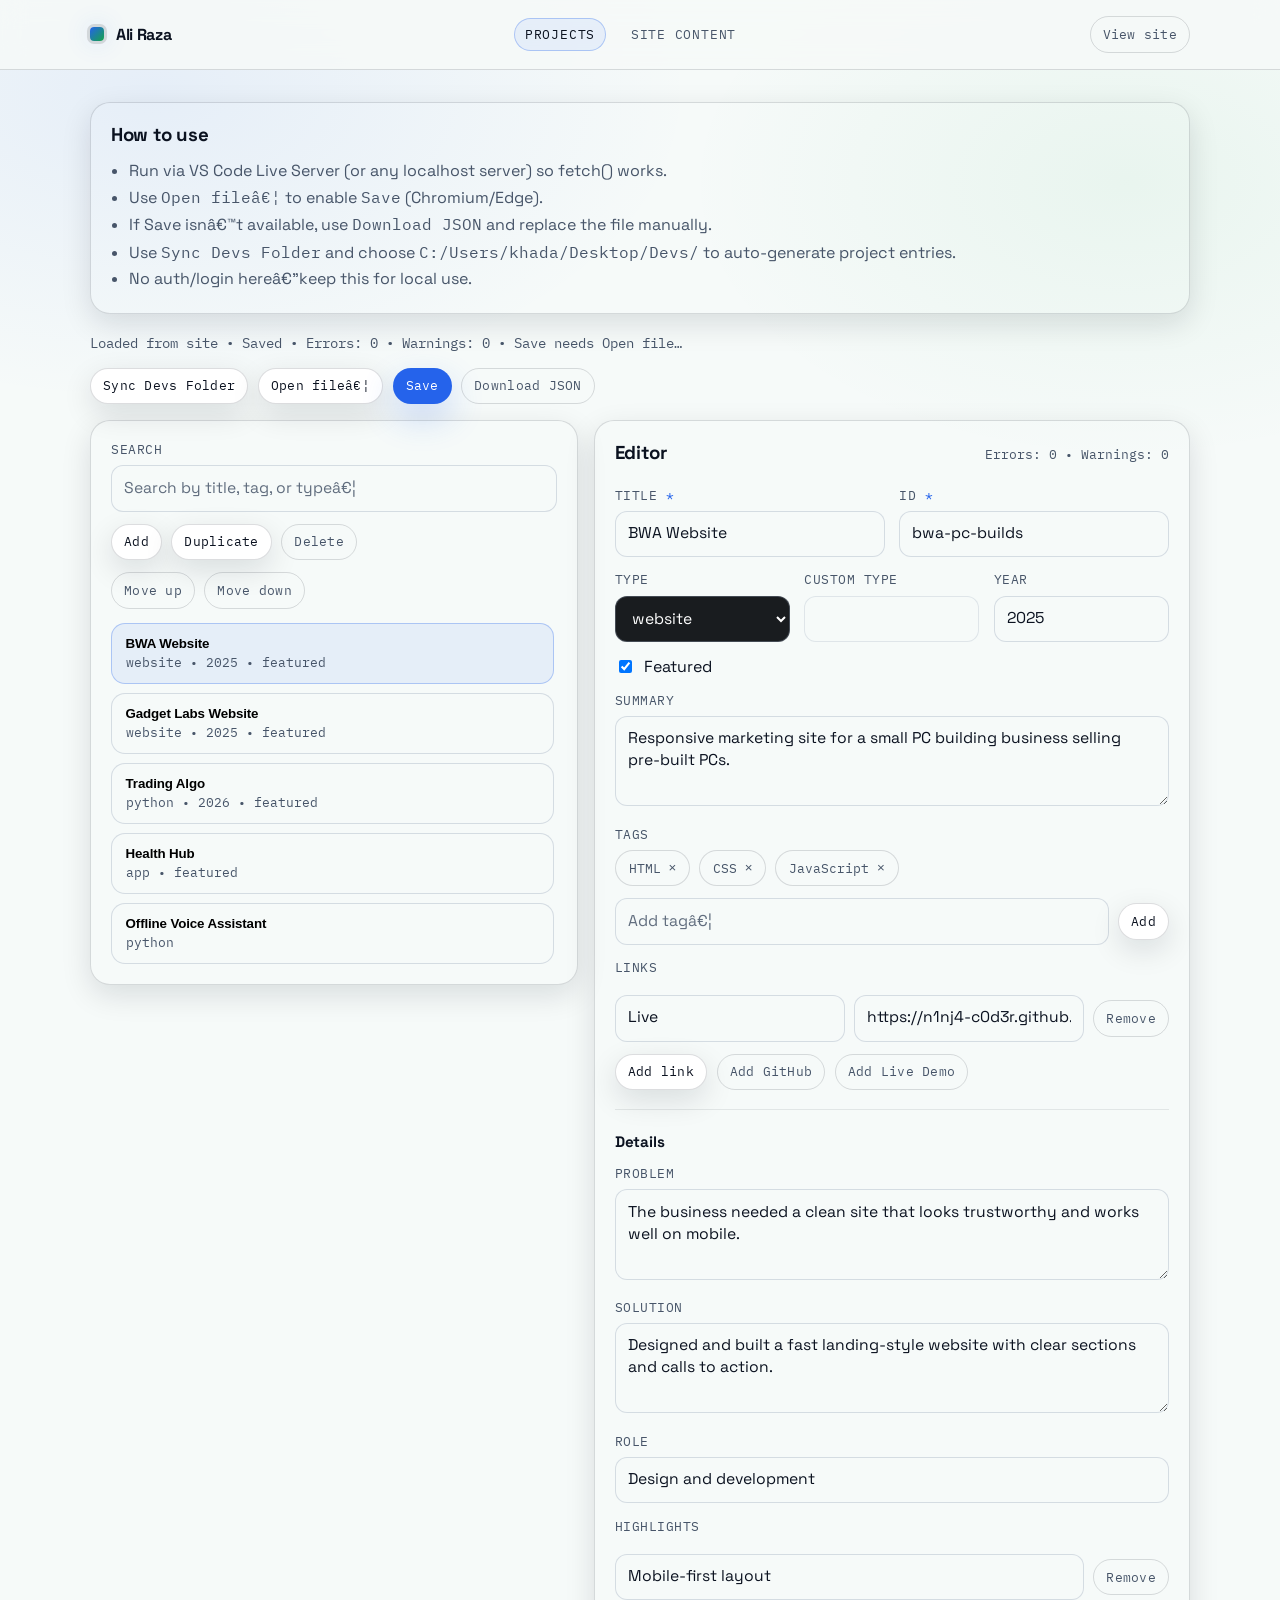
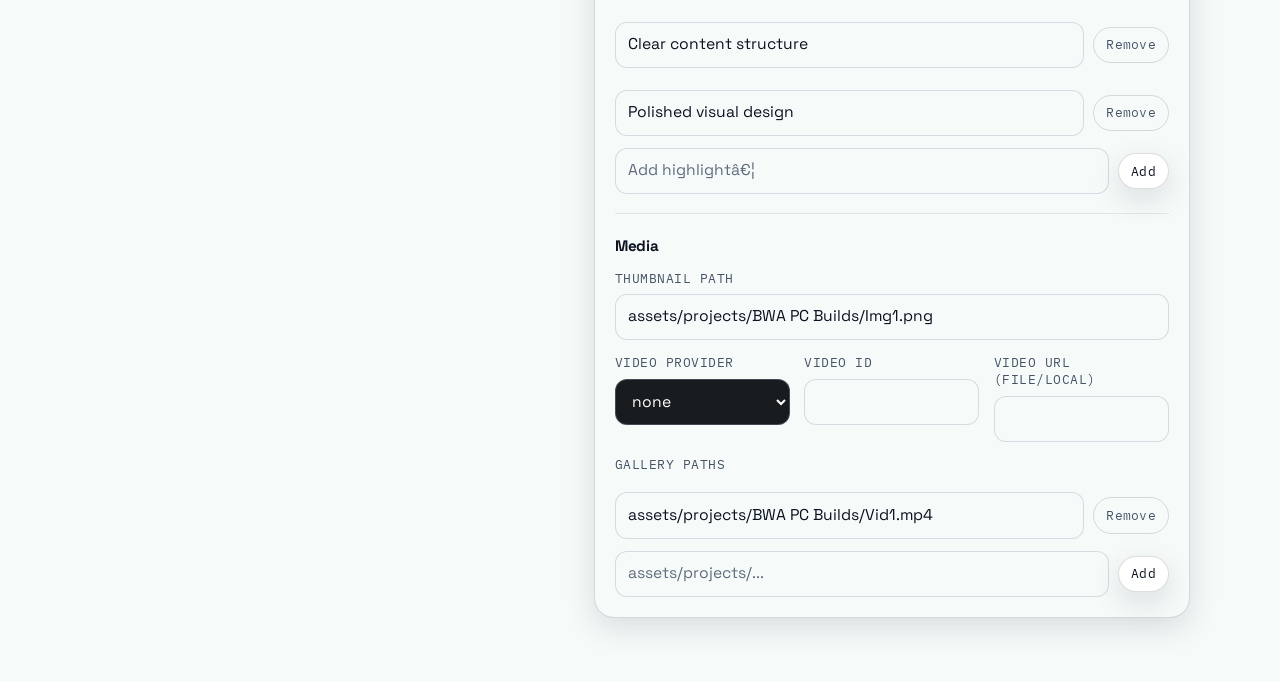
==== commit 0aa27149: ""Fixed up admin page and projects"" ====
--- a/admin/index.html
+++ b/admin/index.html
@@ -11,7 +11,6 @@
       href="https://fonts.googleapis.com/css2?family=Space+Grotesk:wght@400;600;700&family=IBM+Plex+Mono:wght@400;500;600&display=swap"
       rel="stylesheet"
     />
-    <link rel="stylesheet" href="../style.css" />
     <link rel="stylesheet" href="admin.css" />
     <script src="admin.js" defer></script>
   </head>
--- a/admin/admin.css
+++ b/admin/admin.css
@@ -378,3 +378,1134 @@
     grid-template-columns: 1fr;
   }
 }
+
+
+:root {
+  color-scheme: light dark;
+  --font-display: "Space Grotesk", ui-sans-serif, system-ui, -apple-system, "Segoe UI", sans-serif;
+  --font-body: "Space Grotesk", ui-sans-serif, system-ui, -apple-system, "Segoe UI", sans-serif;
+  --font-mono: "IBM Plex Mono", ui-monospace, SFMono-Regular, Menlo, Monaco, Consolas, "Liberation Mono",
+    monospace;
+
+  --radius-sm: 12px;
+  --radius-md: 16px;
+  --radius-lg: 20px;
+
+  --border-w: 1px;
+  --ring-w: 2px;
+
+  --shadow-soft: 0 10px 30px rgba(11, 16, 32, 0.12);
+  --shadow-strong: 0 18px 50px rgba(11, 16, 32, 0.18);
+
+  --bg: #f6faf9;
+  --surface: #ffffff;
+  --surface-2: #eef6f2;
+  --text: #0b1220;
+  --muted: #475569;
+  --border: rgba(11, 18, 32, 0.14);
+  --grid-line: rgba(11, 18, 32, 0.06);
+  --header-bg: rgba(246, 250, 249, 0.86);
+
+  --accent: #2563eb;
+  --accent-2: #16a34a;
+  --on-accent: #ffffff;
+  --on-accent-2: #ffffff;
+  --ring: rgba(37, 99, 235, 0.45);
+  --glow-cyan: rgba(37, 99, 235, 0.08);
+  --glow-amber: rgba(22, 163, 74, 0.06);
+
+  --accent-border: rgba(37, 99, 235, 0.3);
+  --accent-soft: rgba(37, 99, 235, 0.08);
+  --accent-shadow: rgba(37, 99, 235, 0.22);
+  --accent2-border: rgba(22, 163, 74, 0.28);
+  --accent2-soft: rgba(22, 163, 74, 0.08);
+
+  --ease-out: cubic-bezier(0.16, 1, 0.3, 1);
+}
+
+@media (prefers-color-scheme: dark) {
+  :root {
+    --shadow-soft: 0 14px 40px rgba(0, 0, 0, 0.5);
+    --shadow-strong: 0 26px 70px rgba(0, 0, 0, 0.6);
+
+    --bg: #0b0e12;
+    --surface: #10151c;
+    --surface-2: #141b23;
+    --text: #eaf2ff;
+    --muted: #9aa6b2;
+    --border: rgba(234, 242, 255, 0.12);
+    --grid-line: rgba(234, 242, 255, 0.04);
+    --header-bg: rgba(11, 14, 18, 0.88);
+
+    --accent: #2563eb;
+    --accent-2: #16a34a;
+    --on-accent: #ffffff;
+    --on-accent-2: #ffffff;
+    --ring: rgba(37, 99, 235, 0.55);
+    --glow-cyan: rgba(37, 99, 235, 0.08);
+    --glow-amber: rgba(22, 163, 74, 0.06);
+
+    --accent-border: rgba(37, 99, 235, 0.34);
+    --accent-soft: rgba(37, 99, 235, 0.1);
+    --accent-shadow: rgba(37, 99, 235, 0.22);
+    --accent2-border: rgba(22, 163, 74, 0.3);
+    --accent2-soft: rgba(22, 163, 74, 0.1);
+  }
+}
+
+[data-theme="light"] {
+  --shadow-soft: 0 10px 30px rgba(11, 16, 32, 0.12);
+  --shadow-strong: 0 18px 50px rgba(11, 16, 32, 0.18);
+
+  --bg: #f6faf9;
+  --surface: #ffffff;
+  --surface-2: #eef6f2;
+  --text: #0b1220;
+  --muted: #475569;
+  --border: rgba(11, 18, 32, 0.14);
+  --grid-line: rgba(11, 18, 32, 0.06);
+  --header-bg: rgba(246, 250, 249, 0.86);
+
+  --accent: #2563eb;
+  --accent-2: #16a34a;
+  --on-accent: #ffffff;
+  --on-accent-2: #ffffff;
+  --ring: rgba(37, 99, 235, 0.45);
+  --glow-cyan: rgba(37, 99, 235, 0.08);
+  --glow-amber: rgba(22, 163, 74, 0.06);
+
+  --accent-border: rgba(37, 99, 235, 0.3);
+  --accent-soft: rgba(37, 99, 235, 0.08);
+  --accent-shadow: rgba(37, 99, 235, 0.22);
+  --accent2-border: rgba(22, 163, 74, 0.28);
+  --accent2-soft: rgba(22, 163, 74, 0.08);
+}
+
+[data-theme="dark"] {
+  --shadow-soft: 0 14px 40px rgba(0, 0, 0, 0.5);
+  --shadow-strong: 0 26px 70px rgba(0, 0, 0, 0.6);
+
+  --bg: #0b0e12;
+  --surface: #10151c;
+  --surface-2: #141b23;
+  --text: #eaf2ff;
+  --muted: #9aa6b2;
+  --border: rgba(234, 242, 255, 0.12);
+  --grid-line: rgba(234, 242, 255, 0.04);
+  --header-bg: rgba(11, 14, 18, 0.88);
+
+  --accent: #2563eb;
+  --accent-2: #16a34a;
+  --on-accent: #ffffff;
+  --on-accent-2: #ffffff;
+  --ring: rgba(37, 99, 235, 0.55);
+  --glow-cyan: rgba(37, 99, 235, 0.08);
+  --glow-amber: rgba(22, 163, 74, 0.06);
+
+  --accent-border: rgba(37, 99, 235, 0.34);
+  --accent-soft: rgba(37, 99, 235, 0.1);
+  --accent-shadow: rgba(37, 99, 235, 0.22);
+  --accent2-border: rgba(22, 163, 74, 0.3);
+  --accent2-soft: rgba(22, 163, 74, 0.1);
+}
+
+*,
+*::before,
+*::after {
+  box-sizing: border-box;
+}
+
+html {
+  scroll-behavior: smooth;
+}
+
+body {
+  margin: 0;
+  min-height: 100svh;
+  font-family: var(--font-body);
+  color: var(--text);
+  background-color: var(--bg);
+  background-image: radial-gradient(900px 520px at 12% 4%, var(--glow-cyan), transparent 60%),
+    radial-gradient(760px 480px at 88% 8%, var(--glow-amber), transparent 58%);
+  background-repeat: no-repeat;
+  overflow-x: hidden;
+}
+
+[data-theme="dark"] body {
+  background-image: none;
+}
+
+@media (prefers-color-scheme: dark) {
+  :root:not([data-theme]) body {
+    background-image: none;
+  }
+}
+
+a {
+  color: inherit;
+  text-decoration: none;
+}
+
+a:hover {
+  text-decoration: underline;
+}
+
+:focus-visible {
+  outline: var(--ring-w) solid var(--ring);
+  outline-offset: 3px;
+}
+
+.container {
+  width: min(1100px, calc(100% - 2rem));
+  margin: 0 auto;
+}
+
+.muted {
+  color: var(--muted);
+}
+
+.skip-link {
+  position: absolute;
+  left: 1rem;
+  top: 0.75rem;
+  padding: 0.6rem 0.9rem;
+  border-radius: 999px;
+  background: var(--surface);
+  border: var(--border-w) solid var(--border);
+  box-shadow: var(--shadow-soft);
+  transform: translateY(-140%);
+  transition: transform 160ms var(--ease-out);
+  z-index: 1000;
+}
+
+.skip-link:focus {
+  transform: translateY(0);
+  text-decoration: none;
+}
+
+.site-header {
+  position: sticky;
+  top: 0;
+  z-index: 50;
+  background: var(--header-bg);
+  border-bottom: var(--border-w) solid var(--border);
+  backdrop-filter: blur(12px);
+}
+
+.header-inner {
+  display: grid;
+  grid-template-columns: auto 1fr auto;
+  grid-template-areas: "brand nav actions";
+  gap: 1rem;
+  align-items: center;
+  padding: 1rem 0;
+}
+
+.brand {
+  grid-area: brand;
+  display: inline-flex;
+  align-items: center;
+  gap: 0.75rem;
+  text-decoration: none;
+}
+
+.brand:hover {
+  text-decoration: none;
+}
+
+.brand-mark {
+  width: 14px;
+  height: 14px;
+  border-radius: 4px;
+  background: linear-gradient(135deg, var(--accent), var(--accent-2));
+  box-shadow: 0 0 0 3px rgba(0, 0, 0, 0.12), 0 0 26px var(--accent-shadow);
+}
+
+[data-theme="light"] .brand-mark {
+  box-shadow: 0 0 0 3px rgba(11, 18, 32, 0.08), 0 0 26px var(--accent-shadow);
+}
+
+.brand-name {
+  font-family: var(--font-display);
+  font-weight: 700;
+  letter-spacing: -0.02em;
+}
+
+.site-nav {
+  grid-area: nav;
+  display: flex;
+  align-items: center;
+  justify-content: center;
+  gap: 0.9rem;
+  flex-wrap: wrap;
+}
+
+.site-nav a {
+  font-family: var(--font-mono);
+  font-size: 0.82rem;
+  letter-spacing: 0.06em;
+  text-transform: uppercase;
+  color: var(--muted);
+  padding: 0.45rem 0.6rem;
+  border-radius: 999px;
+  border: var(--border-w) solid transparent;
+  transition: border-color 160ms var(--ease-out), color 160ms var(--ease-out),
+    background-color 160ms var(--ease-out);
+}
+
+.site-nav a:hover {
+  text-decoration: none;
+  color: var(--text);
+  border-color: var(--border);
+  background: rgba(255, 255, 255, 0.04);
+}
+
+[data-theme="light"] .site-nav a:hover {
+  background: rgba(11, 16, 32, 0.04);
+}
+
+.header-actions {
+  grid-area: actions;
+  display: flex;
+  justify-content: flex-end;
+  gap: 0.5rem;
+}
+
+.btn {
+  display: inline-flex;
+  align-items: center;
+  justify-content: center;
+  gap: 0.5rem;
+  padding: 0.75rem 1rem;
+  border-radius: 999px;
+  border: var(--border-w) solid var(--border);
+  font-family: var(--font-mono);
+  font-size: 0.9rem;
+  letter-spacing: 0.02em;
+  text-decoration: none;
+  cursor: pointer;
+  transition: transform 160ms var(--ease-out), border-color 160ms var(--ease-out),
+    background-color 160ms var(--ease-out), box-shadow 160ms var(--ease-out), color 160ms var(--ease-out);
+}
+
+.btn:hover {
+  text-decoration: none;
+  transform: translateY(-1px);
+}
+
+.btn:active {
+  transform: translateY(0);
+}
+
+.btn-primary {
+  border-color: transparent;
+  color: var(--on-accent);
+  background: var(--accent);
+  box-shadow: 0 14px 34px var(--accent-shadow);
+}
+
+.btn-primary:hover {
+  border-color: var(--accent-border);
+  box-shadow: 0 18px 46px var(--accent-shadow);
+}
+
+.btn-secondary {
+  background: var(--surface);
+  color: var(--text);
+  box-shadow: var(--shadow-soft);
+}
+
+.btn-secondary:hover {
+  border-color: var(--accent-border);
+  box-shadow: var(--shadow-soft);
+}
+
+.btn-ghost {
+  background: transparent;
+  color: var(--muted);
+}
+
+.btn-ghost:hover {
+  color: var(--text);
+  border-color: var(--accent-border);
+}
+
+.btn-sm {
+  padding: 0.55rem 0.75rem;
+  font-size: 0.82rem;
+}
+
+.hero {
+  position: relative;
+  padding: clamp(4.5rem, 7vw, 6.5rem) 0 clamp(3.5rem, 6vw, 5rem);
+}
+
+.hero-bg {
+  position: absolute;
+  inset: -120px;
+  background: radial-gradient(640px 340px at 18% 18%, var(--glow-cyan), transparent 60%),
+    radial-gradient(560px 320px at 80% 16%, var(--glow-amber), transparent 58%);
+  filter: blur(3px);
+  pointer-events: none;
+}
+
+[data-theme="dark"] .hero-bg {
+  display: none;
+}
+
+@media (prefers-color-scheme: dark) {
+  :root:not([data-theme]) .hero-bg {
+    display: none;
+  }
+}
+
+.hero-inner {
+  display: grid;
+  grid-template-columns: 1.25fr 0.75fr;
+  gap: 2.2rem;
+  align-items: start;
+}
+
+.hero-copy h1 {
+  font-family: var(--font-display);
+  letter-spacing: -0.04em;
+  font-size: clamp(2.2rem, 4.2vw, 3.4rem);
+  line-height: 1.05;
+  margin: 0.9rem 0 1rem;
+}
+
+.eyebrow {
+  font-family: var(--font-mono);
+  text-transform: uppercase;
+  letter-spacing: 0.12em;
+  font-size: 0.78rem;
+  color: var(--muted);
+  margin: 0;
+}
+
+.lede {
+  margin: 0 0 1.25rem;
+  font-size: 1.08rem;
+  line-height: 1.55;
+  color: var(--muted);
+  max-width: 52ch;
+}
+
+.hero-cta {
+  display: flex;
+  flex-wrap: wrap;
+  gap: 0.75rem;
+  margin: 1.5rem 0 1.4rem;
+}
+
+.ticker {
+  display: inline-flex;
+  align-items: center;
+  gap: 0.75rem;
+  flex-wrap: wrap;
+  padding: 0.75rem 1rem;
+  border-radius: 999px;
+  border: var(--border-w) solid var(--border);
+  background: rgba(255, 255, 255, 0.04);
+  box-shadow: var(--shadow-soft);
+}
+
+[data-theme="light"] .ticker {
+  background: rgba(11, 16, 32, 0.03);
+}
+
+.ticker-label {
+  font-family: var(--font-mono);
+  font-size: 0.82rem;
+  letter-spacing: 0.08em;
+  text-transform: uppercase;
+  color: var(--muted);
+}
+
+.ticker-text {
+  font-weight: 600;
+  letter-spacing: -0.01em;
+  transition: opacity 180ms var(--ease-out), transform 180ms var(--ease-out);
+}
+
+.ticker-text.is-swapping {
+  opacity: 0;
+  transform: translateY(6px);
+}
+
+.hero-card {
+  position: relative;
+  padding: 1.1rem;
+  border-radius: var(--radius-lg);
+  border: var(--border-w) solid var(--border);
+  background: linear-gradient(180deg, rgba(255, 255, 255, 0.06), rgba(255, 255, 255, 0.02)),
+    var(--surface);
+  box-shadow: var(--shadow-strong);
+}
+
+.stat-grid {
+  display: grid;
+  grid-template-columns: repeat(2, minmax(0, 1fr));
+  gap: 0.9rem;
+}
+
+.stat {
+  padding: 0.9rem;
+  border-radius: var(--radius-md);
+  border: var(--border-w) solid var(--border);
+  background: rgba(255, 255, 255, 0.03);
+}
+
+[data-theme="light"] .stat {
+  background: rgba(11, 16, 32, 0.025);
+}
+
+.stat-label {
+  font-family: var(--font-mono);
+  font-size: 0.74rem;
+  letter-spacing: 0.1em;
+  text-transform: uppercase;
+  color: var(--muted);
+}
+
+.stat-value {
+  margin-top: 0.35rem;
+  font-weight: 700;
+  letter-spacing: -0.02em;
+}
+
+.hero-links {
+  display: flex;
+  flex-wrap: wrap;
+  gap: 0.6rem;
+  margin-top: 1rem;
+}
+
+.chip {
+  display: inline-flex;
+  align-items: center;
+  gap: 0.5rem;
+  padding: 0.55rem 0.8rem;
+  border-radius: 999px;
+  border: var(--border-w) solid var(--border);
+  background: rgba(255, 255, 255, 0.04);
+  font-family: var(--font-mono);
+  font-size: 0.82rem;
+  color: var(--muted);
+  transition: border-color 160ms var(--ease-out), color 160ms var(--ease-out),
+    background-color 160ms var(--ease-out);
+}
+
+[data-theme="light"] .chip {
+  background: rgba(11, 16, 32, 0.03);
+}
+
+.chip:hover {
+  text-decoration: none;
+  color: var(--text);
+  border-color: var(--accent-border);
+  background: var(--accent-soft);
+}
+
+.section {
+  padding: clamp(3.8rem, 6vw, 5.2rem) 0;
+}
+
+.section-head {
+  margin-bottom: 1.6rem;
+  max-width: 72ch;
+}
+
+.section-head h2 {
+  font-family: var(--font-display);
+  letter-spacing: -0.03em;
+  font-size: 2rem;
+  margin: 0 0 0.5rem;
+}
+
+.section-head p {
+  margin: 0;
+  color: var(--muted);
+  line-height: 1.6;
+}
+
+.two-col {
+  display: grid;
+  grid-template-columns: repeat(2, minmax(0, 1fr));
+  gap: 1rem;
+}
+
+.card {
+  border-radius: var(--radius-lg);
+  border: var(--border-w) solid var(--border);
+  background: rgba(255, 255, 255, 0.03);
+  box-shadow: var(--shadow-soft);
+  padding: 1.25rem;
+  transition: transform 160ms var(--ease-out), box-shadow 160ms var(--ease-out),
+    border-color 160ms var(--ease-out);
+}
+
+[data-theme="light"] .card {
+  background: #ffffff;
+}
+
+.card:hover {
+  transform: translateY(-2px);
+  box-shadow: var(--shadow-strong);
+  border-color: var(--accent-border);
+}
+
+.card h3 {
+  margin: 0 0 0.65rem;
+  letter-spacing: -0.02em;
+}
+
+.card p {
+  margin: 0 0 0.8rem;
+  line-height: 1.6;
+  color: var(--muted);
+}
+
+.card p:last-child {
+  margin-bottom: 0;
+}
+
+.checklist,
+.bullets {
+  margin: 0.75rem 0 0;
+  padding-left: 1.1rem;
+  color: var(--muted);
+  line-height: 1.65;
+}
+
+.checklist li::marker {
+  color: var(--accent);
+}
+
+.skill-groups {
+  display: grid;
+  grid-template-columns: repeat(3, minmax(0, 1fr));
+  gap: 1rem;
+}
+
+#education-cards {
+  display: grid;
+  gap: 1rem;
+}
+
+.chips {
+  display: flex;
+  flex-wrap: wrap;
+  gap: 0.55rem;
+  margin-top: 0.85rem;
+}
+
+.chips .chip {
+  cursor: default;
+}
+
+.chips .chip:hover {
+  border-color: var(--border);
+  background: rgba(255, 255, 255, 0.04);
+  color: var(--muted);
+}
+
+[data-theme="light"] .chips .chip:hover {
+  background: rgba(11, 16, 32, 0.03);
+}
+
+.projects-toolbar {
+  display: flex;
+  align-items: center;
+  justify-content: space-between;
+  gap: 1rem;
+  flex-wrap: wrap;
+  margin: 1.2rem 0 1rem;
+}
+
+.projects-hint {
+  font-family: var(--font-mono);
+  font-size: 0.82rem;
+  color: var(--muted);
+}
+
+.filters {
+  display: flex;
+  flex-wrap: wrap;
+  gap: 0.55rem;
+}
+
+.filter {
+  font-family: var(--font-mono);
+  font-size: 0.82rem;
+  letter-spacing: 0.06em;
+  text-transform: uppercase;
+  padding: 0.55rem 0.8rem;
+  border-radius: 999px;
+  border: var(--border-w) solid var(--border);
+  background: rgba(255, 255, 255, 0.04);
+  color: var(--muted);
+  cursor: pointer;
+  transition: border-color 160ms var(--ease-out), transform 160ms var(--ease-out),
+    background-color 160ms var(--ease-out), color 160ms var(--ease-out);
+}
+
+[data-theme="light"] .filter {
+  background: rgba(11, 16, 32, 0.03);
+}
+
+.filter:hover {
+  transform: translateY(-1px);
+  color: var(--text);
+  border-color: var(--accent-border);
+}
+
+.filter[aria-pressed="true"] {
+  color: var(--on-accent);
+  border-color: transparent;
+  background: var(--accent);
+}
+
+.projects-grid {
+  display: grid;
+  grid-template-columns: repeat(12, minmax(0, 1fr));
+  gap: 1rem;
+}
+
+.projects-grid > .card {
+  grid-column: 1 / -1;
+}
+
+.project-card {
+  grid-column: span 6;
+  border-radius: var(--radius-lg);
+  border: var(--border-w) solid var(--border);
+  background: rgba(255, 255, 255, 0.03);
+  box-shadow: var(--shadow-soft);
+  overflow: hidden;
+  display: flex;
+  flex-direction: column;
+  min-height: 260px;
+  transition: transform 160ms var(--ease-out), box-shadow 160ms var(--ease-out),
+    border-color 160ms var(--ease-out);
+}
+
+[data-theme="light"] .project-card {
+  background: #ffffff;
+}
+
+.project-card:hover {
+  transform: translateY(-3px);
+  box-shadow: var(--shadow-strong);
+  border-color: var(--accent-border);
+}
+
+.project-thumb {
+  position: relative;
+  aspect-ratio: 16 / 9;
+  background: radial-gradient(520px 280px at 18% 30%, var(--accent-soft), transparent 60%),
+    radial-gradient(420px 240px at 82% 22%, var(--accent2-soft), transparent 58%),
+    linear-gradient(180deg, rgba(255, 255, 255, 0.06), transparent);
+  border-bottom: var(--border-w) solid var(--border);
+  overflow: hidden;
+}
+
+[data-theme="light"] .project-thumb {
+  background: radial-gradient(520px 280px at 18% 30%, var(--accent-soft), transparent 60%),
+    radial-gradient(420px 240px at 82% 22%, var(--accent2-soft), transparent 58%),
+    linear-gradient(180deg, rgba(11, 18, 32, 0.03), transparent);
+}
+
+.project-thumb img {
+  width: 100%;
+  height: 100%;
+  object-fit: cover;
+  display: block;
+  filter: saturate(1.06) contrast(1.02);
+}
+
+.project-body {
+  padding: 1.05rem 1.05rem 0.8rem;
+  display: flex;
+  flex-direction: column;
+  gap: 0.65rem;
+  flex: 1;
+}
+
+.project-topline {
+  display: flex;
+  align-items: center;
+  justify-content: space-between;
+  gap: 1rem;
+}
+
+.badge {
+  display: inline-flex;
+  align-items: center;
+  padding: 0.35rem 0.55rem;
+  border-radius: 999px;
+  border: var(--border-w) solid var(--border);
+  font-family: var(--font-mono);
+  font-size: 0.72rem;
+  letter-spacing: 0.12em;
+  text-transform: uppercase;
+  color: var(--muted);
+  background: rgba(255, 255, 255, 0.04);
+}
+
+[data-theme="light"] .badge {
+  background: rgba(11, 16, 32, 0.03);
+}
+
+.project-year {
+  font-family: var(--font-mono);
+  font-size: 0.78rem;
+  letter-spacing: 0.06em;
+  color: var(--muted);
+}
+
+.project-title {
+  font-weight: 700;
+  letter-spacing: -0.02em;
+  margin: 0;
+  font-size: 1.25rem;
+}
+
+.project-summary {
+  margin: 0;
+  color: var(--muted);
+  line-height: 1.55;
+}
+
+.tag-row {
+  display: flex;
+  flex-wrap: wrap;
+  gap: 0.5rem;
+}
+
+.tag {
+  padding: 0.3rem 0.55rem;
+  border-radius: 999px;
+  border: var(--border-w) solid var(--border);
+  font-family: var(--font-mono);
+  font-size: 0.74rem;
+  color: var(--muted);
+  background: rgba(255, 255, 255, 0.04);
+}
+
+[data-theme="light"] .tag {
+  background: rgba(11, 16, 32, 0.03);
+}
+
+.project-actions {
+  display: flex;
+  flex-wrap: wrap;
+  gap: 0.55rem;
+  padding: 0 1.05rem 1.1rem;
+}
+
+.site-footer {
+  padding: 2.2rem 0 3.2rem;
+  border-top: var(--border-w) solid var(--border);
+}
+
+.site-footer p {
+  margin: 0;
+  font-family: var(--font-mono);
+  font-size: 0.82rem;
+  letter-spacing: 0.06em;
+  text-transform: uppercase;
+}
+
+.modal {
+  position: fixed;
+  inset: 0;
+  display: grid;
+  place-items: center;
+  visibility: hidden;
+  opacity: 0;
+  pointer-events: none;
+  transition: opacity 180ms var(--ease-out);
+  z-index: 100;
+}
+
+.modal.is-open {
+  visibility: visible;
+  opacity: 1;
+  pointer-events: auto;
+}
+
+.modal-overlay {
+  position: absolute;
+  inset: 0;
+  background: rgba(0, 0, 0, 0.65);
+}
+
+[data-theme="light"] .modal-overlay {
+  background: rgba(11, 16, 32, 0.55);
+}
+
+.modal-dialog {
+  position: relative;
+  width: min(920px, calc(100% - 2rem));
+  max-height: min(86vh, 900px);
+  overflow: auto;
+  -webkit-overflow-scrolling: touch;
+  border-radius: var(--radius-lg);
+  border: var(--border-w) solid var(--border);
+  background: var(--surface);
+  box-shadow: var(--shadow-strong);
+}
+
+.modal-close {
+  position: absolute;
+  right: 0.75rem;
+  top: 0.75rem;
+  width: 44px;
+  height: 44px;
+  border-radius: 999px;
+  border: var(--border-w) solid var(--border);
+  background: rgba(255, 255, 255, 0.06);
+  color: var(--text);
+  cursor: pointer;
+  transition: transform 160ms var(--ease-out), background-color 160ms var(--ease-out),
+    border-color 160ms var(--ease-out);
+}
+
+[data-theme="light"] .modal-close {
+  background: rgba(11, 16, 32, 0.03);
+}
+
+.modal-close:hover {
+  transform: translateY(-1px);
+  border-color: var(--accent-border);
+  background: var(--accent-soft);
+}
+
+.modal-body {
+  padding: 1.4rem 1.3rem 1.5rem;
+}
+
+.modal-head {
+  display: flex;
+  align-items: flex-start;
+  justify-content: space-between;
+  gap: 1rem;
+  margin-bottom: 1rem;
+  padding-right: 3.2rem;
+}
+
+.modal-head h3 {
+  margin: 0.55rem 0 0.35rem;
+  font-size: 1.7rem;
+  letter-spacing: -0.03em;
+}
+
+.modal-meta {
+  display: flex;
+  flex-wrap: wrap;
+  gap: 0.5rem;
+  color: var(--muted);
+  font-family: var(--font-mono);
+  font-size: 0.82rem;
+}
+
+.modal-links {
+  display: flex;
+  flex-wrap: wrap;
+  gap: 0.55rem;
+  margin: 0.9rem 0 1.1rem;
+}
+
+.modal-content {
+  display: grid;
+  gap: 0.85rem;
+  color: var(--muted);
+  line-height: 1.65;
+}
+
+.modal-content p {
+  margin: 0;
+}
+
+.modal-section-title {
+  font-family: var(--font-mono);
+  font-size: 0.82rem;
+  letter-spacing: 0.12em;
+  text-transform: uppercase;
+  color: var(--text);
+  margin: 0.3rem 0 0;
+}
+
+.modal-gallery {
+  margin-top: 1.2rem;
+}
+
+.gallery-grid {
+  display: grid;
+  grid-template-columns: repeat(2, minmax(0, 1fr));
+  gap: 0.75rem;
+}
+
+.gallery-grid img {
+  width: 100%;
+  height: auto;
+  border-radius: var(--radius-md);
+  border: var(--border-w) solid var(--border);
+  display: block;
+}
+
+.gallery-grid video {
+  width: 100%;
+  height: auto;
+  border-radius: var(--radius-md);
+  border: var(--border-w) solid var(--border);
+  display: block;
+  background: #000;
+}
+
+.video-frame {
+  position: relative;
+  aspect-ratio: 16 / 9;
+  border-radius: var(--radius-md);
+  border: var(--border-w) solid var(--border);
+  overflow: hidden;
+  background: #000;
+}
+
+.video-frame iframe {
+  position: absolute;
+  inset: 0;
+  width: 100%;
+  height: 100%;
+  border: 0;
+}
+
+.video-frame video {
+  position: absolute;
+  inset: 0;
+  width: 100%;
+  height: 100%;
+  border: 0;
+}
+
+@media (max-width: 980px) {
+  .hero-inner {
+    grid-template-columns: 1fr;
+  }
+
+  .hero-card {
+    order: 2;
+  }
+}
+
+@media (max-width: 900px) {
+  .skill-groups {
+    grid-template-columns: 1fr;
+  }
+
+  .project-card {
+    grid-column: span 12;
+  }
+}
+
+@media (max-width: 820px) {
+  .header-inner {
+    grid-template-columns: 1fr auto;
+    grid-template-areas:
+      "brand actions"
+      "nav nav";
+    padding: 0.85rem 0;
+  }
+
+  .site-nav {
+    justify-content: flex-start;
+  }
+}
+
+@media (max-width: 760px) {
+  .site-nav {
+    flex-wrap: nowrap;
+    overflow-x: auto;
+    justify-content: flex-start;
+    gap: 0.55rem;
+    padding-bottom: 0.35rem;
+    scrollbar-width: none;
+    -webkit-overflow-scrolling: touch;
+  }
+
+  .site-nav::-webkit-scrollbar {
+    display: none;
+  }
+
+  .site-nav a {
+    flex: 0 0 auto;
+    white-space: nowrap;
+    padding: 0.55rem 0.75rem;
+  }
+
+  .two-col {
+    grid-template-columns: 1fr;
+  }
+
+  .project-card {
+    grid-column: span 12;
+  }
+
+  .gallery-grid {
+    grid-template-columns: 1fr;
+  }
+}
+
+.contact-card {
+  display: grid;
+  gap: 1rem;
+}
+
+.contact-actions {
+  display: flex;
+  flex-wrap: wrap;
+  gap: 0.75rem;
+}
+
+.contact-details {
+  display: flex;
+  flex-wrap: wrap;
+  gap: 0.6rem;
+}
+
+@media (max-width: 520px) {
+  .hero-cta {
+    flex-direction: column;
+    align-items: stretch;
+  }
+
+  .hero-cta .btn {
+    width: 100%;
+  }
+
+  .stat-grid {
+    grid-template-columns: 1fr;
+  }
+
+  .project-actions {
+    flex-direction: column;
+  }
+
+  .project-actions .btn {
+    width: 100%;
+  }
+}
+
+@media (prefers-reduced-motion: reduce) {
+  html {
+    scroll-behavior: auto;
+  }
+
+  *,
+  *::before,
+  *::after {
+    animation: none !important;
+    transition: none !important;
+  }
+}
